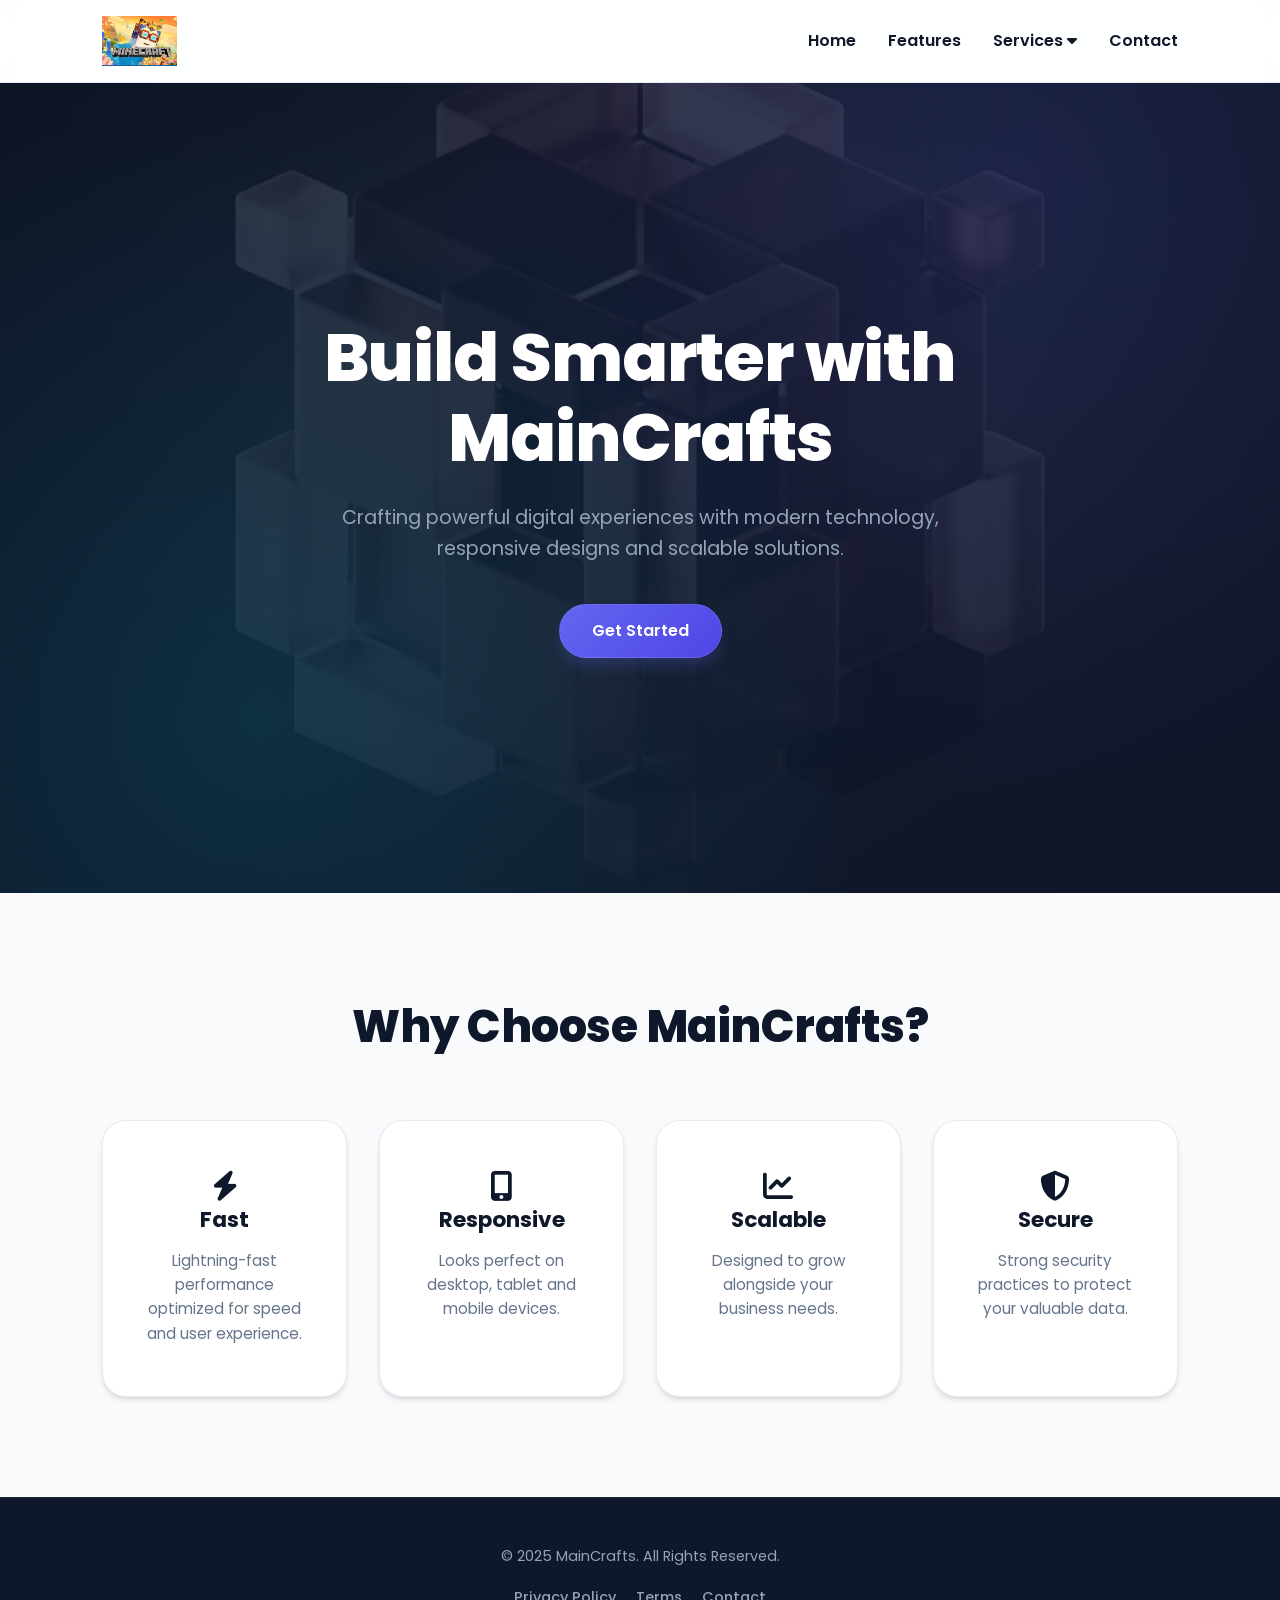
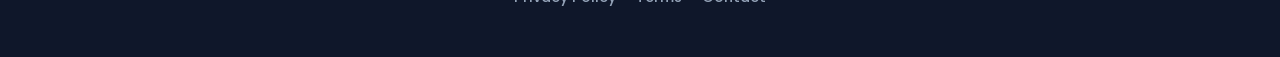
==== index.html @ 5d157218 "first commit" ====
<!DOCTYPE html>
<html lang="en">
<head>
    <meta charset="UTF-8">
    <meta name="viewport" content="width=device-width, initial-scale=1.0">
    <title>MainCrafts - Build Smarter</title>

    <!-- Google Fonts -->
    <link href="https://fonts.googleapis.com/css2?family=Poppins:wght@300;400;500;600;700;800&display=swap" rel="stylesheet">

    <!-- Font Awesome -->
    <link rel="stylesheet"
    href="https://cdnjs.cloudflare.com/ajax/libs/font-awesome/6.5.1/css/all.min.css">

    <!-- CSS -->
    <link rel="stylesheet" href="css/style.css">
</head>
<body>

    <!-- HEADER -->
    <header>

        <div class="logo">
            <img src="images/logo.png" alt="MainCrafts Logo">
        </div>

        <nav>
            <ul>

                <li><a href="#">Home</a></li>

                <li><a href="#features">Features</a></li>

                <li>
                    <a href="#">Services <i class="fa-solid fa-caret-down"></i></a>

                    <ul class="dropdown">
                        <li><a href="#">Web Development</a></li>
                        <li><a href="#">App Development</a></li>
                        <li><a href="#">UI/UX Design</a></li>
                        <li><a href="#">Cloud Services</a></li>
                    </ul>
                </li>

                <li><a href="#footer">Contact</a></li>

            </ul>
        </nav>

    </header>

    <!-- HERO SECTION -->

    <section id="hero">

        <div class="hero-content">

            <h1>Build Smarter with MainCrafts</h1>

            <p>
                Crafting powerful digital experiences with modern technology,
                responsive designs and scalable solutions.
            </p>

            <a href="#" class="btn">Get Started</a>

        </div>

    </section>

    <!-- FEATURES -->

    <section id="features">

        <h2>Why Choose MainCrafts?</h2>

        <div class="feature-grid">

            <div class="card">
                <i class="fas fa-bolt"></i>
                <h3>Fast</h3>
                <p>
                    Lightning-fast performance optimized for speed and user experience.
                </p>
            </div>

            <div class="card">
                <i class="fas fa-mobile-alt"></i>
                <h3>Responsive</h3>
                <p>
                    Looks perfect on desktop, tablet and mobile devices.
                </p>
            </div>

            <div class="card">
                <i class="fas fa-chart-line"></i>
                <h3>Scalable</h3>
                <p>
                    Designed to grow alongside your business needs.
                </p>
            </div>

            <div class="card">
                <i class="fas fa-shield-alt"></i>
                <h3>Secure</h3>
                <p>
                    Strong security practices to protect your valuable data.
                </p>
            </div>

        </div>

    </section>

    <!-- FOOTER -->

    <footer id="footer">

        <p>© 2025 MainCrafts. All Rights Reserved.</p>

        <div class="footer-links">
            <a href="#">Privacy Policy</a>
            <a href="#">Terms</a>
            <a href="#">Contact</a>
        </div>

    </footer>

    <script src="js/script.js"></script>

</body>
</html>
---- css/style.css ----
:root {
    --primary: #6366f1; /* Indigo */
    --primary-hover: #4f46e5;
    --secondary: #06b6d4; /* Cyan */
    --accent: #f43f5e; /* Rose */
    --background: #f8fafc;
    --surface: #ffffff;
    --text-main: #0f172a;
    --text-muted: #64748b;
    --glass-bg: rgba(255, 255, 255, 0.85);
    --glass-border: rgba(226, 232, 240, 0.8);
    --shadow-sm: 0 1px 2px 0 rgba(0, 0, 0, 0.05);
    --shadow-md: 0 4px 6px -1px rgba(0, 0, 0, 0.1), 0 2px 4px -2px rgba(0, 0, 0, 0.1);
    --shadow-lg: 0 10px 15px -3px rgba(0, 0, 0, 0.1), 0 4px 6px -4px rgba(0, 0, 0, 0.1);
    --shadow-xl: 0 20px 25px -5px rgba(0, 0, 0, 0.1), 0 8px 10px -6px rgba(0, 0, 0, 0.1);
    --shadow-indigo: 0 10px 15px -3px rgba(99, 102, 241, 0.25);
    --transition-base: all 0.3s cubic-bezier(0.4, 0, 0.2, 1);
}

* {
    margin: 0;
    padding: 0;
    box-sizing: border-box;
}

html {
    scroll-behavior: smooth;
}

body {
    font-family: 'Poppins', sans-serif;
    background: var(--background);
    color: var(--text-main);
    line-height: 1.5;
}

/* HEADER & STICKY GLASSMORPHISM */
header {
    display: flex;
    justify-content: space-between;
    align-items: center;
    padding: 16px 24px;
    background: var(--glass-bg);
    backdrop-filter: blur(12px);
    -webkit-backdrop-filter: blur(12px);
    position: sticky;
    top: 0;
    z-index: 1000;
    border-bottom: 1px solid var(--glass-border);
    transition: var(--transition-base);
}

.logo img {
    height: 50px;
    width: auto;
    display: block;
}

/* MOBILE TOGGLE BUTTON */
.menu-toggle {
    display: block;
    background: none;
    border: none;
    font-size: 1.5rem;
    color: var(--text-main);
    cursor: pointer;
    padding: 8px;
    border-radius: 8px;
    transition: var(--transition-base);
}

.menu-toggle:hover {
    background: rgba(99, 102, 241, 0.08);
    color: var(--primary);
}

/* NAVIGATION (MOBILE FIRST) */
nav {
    position: absolute;
    top: 100%;
    left: 0;
    width: 100%;
    background: var(--surface);
    border-bottom: 1px solid var(--glass-border);
    max-height: 0;
    overflow: hidden;
    transition: max-height 0.4s cubic-bezier(0.4, 0, 0.2, 1);
    box-shadow: var(--shadow-lg);
}

nav.active {
    max-height: 500px;
}

nav ul {
    list-style: none;
    display: flex;
    flex-direction: column;
    padding: 24px;
    gap: 16px;
}

nav ul li a {
    text-decoration: none;
    color: var(--text-main);
    font-weight: 600;
    display: block;
    padding: 8px 0;
    transition: var(--transition-base);
}

nav ul li a:hover,
nav ul li a.active {
    color: var(--primary);
}

/* SERVICES DROPDOWN (MOBILE FIRST) */
.dropdown {
    list-style: none;
    max-height: 0;
    overflow: hidden;
    padding-left: 16px;
    border-left: 2px solid var(--glass-border);
    transition: max-height 0.3s ease-out;
}

.dropdown.active {
    max-height: 250px;
    margin-top: 8px;
    margin-bottom: 8px;
}

.dropdown li {
    padding: 8px 0;
}

.dropdown li a {
    font-size: 0.95rem;
    color: var(--text-muted);
    font-weight: 500;
}

.dropdown li a:hover {
    color: var(--primary);
}

.dropdown-toggle i {
    font-size: 0.8rem;
    margin-left: 4px;
    transition: transform 0.3s ease;
}

.dropdown-toggle.active i {
    transform: rotate(180deg);
}

/* HERO SECTION (MOBILE FIRST) */
#hero {
    min-height: 85vh;
    background: 
        radial-gradient(circle at 80% 20%, rgba(99, 102, 241, 0.15) 0%, transparent 50%),
        radial-gradient(circle at 20% 80%, rgba(6, 182, 212, 0.15) 0%, transparent 50%),
        linear-gradient(rgba(15, 23, 42, 0.85), rgba(15, 23, 42, 0.95)),
        url("../images/hero-bg.jpg");
    background-size: cover;
    background-position: center;
    background-attachment: scroll;
    display: flex;
    justify-content: center;
    align-items: center;
    text-align: center;
    padding: 80px 24px;
    position: relative;
}

.hero-content {
    max-width: 800px;
    z-index: 2;
}

.hero-content h1 {
    color: #ffffff;
    font-size: 2.5rem;
    font-weight: 800;
    line-height: 1.2;
    margin-bottom: 20px;
    letter-spacing: -1px;
}

.hero-content h1 span {
    background: linear-gradient(135deg, var(--primary) 0%, var(--secondary) 100%);
    -webkit-background-clip: text;
    -webkit-text-fill-color: transparent;
    display: inline-block;
}

.hero-content p {
    color: #94a3b8;
    font-size: 1rem;
    line-height: 1.6;
    margin-bottom: 32px;
    max-width: 600px;
    margin-left: auto;
    margin-right: auto;
}

.btn {
    display: inline-block;
    background: linear-gradient(135deg, var(--primary) 0%, var(--primary-hover) 100%);
    color: #ffffff;
    text-decoration: none;
    padding: 14px 32px;
    border-radius: 50px;
    font-weight: 600;
    box-shadow: var(--shadow-indigo);
    transition: var(--transition-base);
    border: 1px solid rgba(255, 255, 255, 0.1);
}

.btn:hover {
    transform: translateY(-3px);
    box-shadow: 0 15px 20px -3px rgba(99, 102, 241, 0.4);
}

/* FEATURES SECTION (MOBILE FIRST) */
#features {
    padding: 80px 24px;
    background: var(--background);
}

#features h2 {
    text-align: center;
    margin-bottom: 48px;
    font-size: 2.2rem;
    font-weight: 800;
    color: var(--text-main);
    letter-spacing: -0.5px;
}

#features h2 span {
    background: linear-gradient(135deg, var(--primary) 0%, var(--primary-hover) 100%);
    -webkit-background-clip: text;
    -webkit-text-fill-color: transparent;
}

.feature-grid {
    display: grid;
    grid-template-columns: 1fr;
    gap: 24px;
    max-width: 1200px;
    margin: 0 auto;
}

.card {
    background: var(--surface);
    padding: 40px 30px;
    text-align: center;
    border-radius: 24px;
    border: 1px solid rgba(226, 232, 240, 0.8);
    box-shadow: var(--shadow-md);
    position: relative;
    overflow: hidden;
}

.card-icon {
    display: inline-flex;
    justify-content: center;
    align-items: center;
    width: 76px;
    height: 76px;
    border-radius: 50%;
    background: rgba(99, 102, 241, 0.08);
    margin-bottom: 24px;
    color: var(--primary);
    transition: var(--transition-base);
}

.card i {
    font-size: 30px;
}

.card h3 {
    font-size: 1.35rem;
    font-weight: 700;
    margin-bottom: 12px;
    color: var(--text-main);
}

.card p {
    color: var(--text-muted);
    font-size: 0.95rem;
    line-height: 1.6;
}

/* FOOTER (MOBILE FIRST) */
footer {
    background: #0f172a;
    color: #94a3b8;
    text-align: center;
    padding: 48px 24px;
    border-top: 1px solid rgba(255, 255, 255, 0.05);
}

footer p {
    font-size: 0.9rem;
    margin-bottom: 20px;
}

.footer-links {
    display: flex;
    justify-content: center;
    flex-wrap: wrap;
    gap: 20px;
}

.footer-links a {
    color: #94a3b8;
    text-decoration: none;
    font-size: 0.9rem;
    font-weight: 500;
    transition: var(--transition-base);
}

.footer-links a:hover {
    color: var(--primary);
}

/* SCROLL REVEAL ANIMATIONS */
.reveal .card {
    opacity: 0;
    transform: translateY(30px);
    transition: opacity 0.6s cubic-bezier(0.2, 0.8, 0.2, 1), transform 0.6s cubic-bezier(0.2, 0.8, 0.2, 1), border-color 0.3s, box-shadow 0.3s;
}

.reveal.active .card {
    opacity: 1;
    transform: translateY(0);
}

.reveal.active .card:nth-child(1) { transition-delay: 0.1s; }
.reveal.active .card:nth-child(2) { transition-delay: 0.2s; }
.reveal.active .card:nth-child(3) { transition-delay: 0.3s; }
.reveal.active .card:nth-child(4) { transition-delay: 0.4s; }


/* TABLET MEDIA QUERY (min-width: 768px) */
@media (min-width: 768px) {
    header {
        padding: 16px 8%;
    }

    .menu-toggle {
        display: none;
    }

    nav {
        position: static;
        width: auto;
        background: transparent;
        border-bottom: none;
        max-height: none;
        overflow: visible;
        box-shadow: none;
    }

    nav ul {
        flex-direction: row;
        padding: 0;
        gap: 32px;
    }

    nav ul li {
        position: relative;
    }

    nav ul li a {
        padding: 0;
    }

    /* SERVICES DROPDOWN DESKTOP UPGRADES */
    .dropdown {
        display: block;
        position: absolute;
        top: calc(100% + 15px);
        left: 50%;
        transform: translateX(-50%) translateY(10px);
        min-width: 220px;
        background: var(--surface);
        border: 1px solid var(--glass-border);
        border-radius: 12px;
        box-shadow: var(--shadow-xl);
        padding: 12px;
        opacity: 0;
        visibility: hidden;
        pointer-events: none;
        max-height: none;
        transition: var(--transition-base);
    }

    .dropdown.active {
        max-height: none;
        margin: 0;
    }

    .dropdown::before {
        content: '';
        position: absolute;
        bottom: 100%;
        left: 50%;
        transform: translateX(-50%);
        border-width: 8px;
        border-style: solid;
        border-color: transparent transparent var(--surface) transparent;
    }

    /* Top arrow border fallback */
    .dropdown::after {
        content: '';
        position: absolute;
        bottom: 100%;
        left: 50%;
        transform: translateX(-50%);
        border-width: 9px;
        border-style: solid;
        border-color: transparent transparent var(--glass-border) transparent;
        z-index: -1;
    }

    .dropdown-item:hover .dropdown,
    .dropdown-item:focus-within .dropdown {
        opacity: 1;
        visibility: visible;
        transform: translateX(-50%) translateY(0);
        pointer-events: auto;
    }

    .dropdown-item:hover .dropdown-toggle i {
        transform: rotate(180deg);
    }

    .dropdown li {
        padding: 0;
        border-left: none;
    }

    .dropdown li a {
        padding: 10px 16px;
        border-radius: 8px;
        color: var(--text-main);
    }

    .dropdown li a:hover {
        background: rgba(99, 102, 241, 0.06);
        color: var(--primary);
    }

    /* HERO DESKTOP UPGRADES */
    #hero {
        min-height: 90vh;
        background-attachment: fixed;
        padding: 120px 8%;
    }

    .hero-content h1 {
        font-size: 4.2rem;
        margin-bottom: 24px;
    }

    .hero-content p {
        font-size: 1.2rem;
        margin-bottom: 40px;
    }

    /* FEATURES DESKTOP UPGRADES */
    #features {
        padding: 100px 8%;
    }

    #features h2 {
        font-size: 2.8rem;
        margin-bottom: 60px;
    }

    .feature-grid {
        grid-template-columns: repeat(2, 1fr);
        gap: 32px;
    }

    .card {
        padding: 50px 36px;
        transition: var(--transition-base);
    }

    .card:hover {
        transform: translateY(-10px);
        box-shadow: var(--shadow-xl);
        border-color: rgba(99, 102, 241, 0.3);
    }

    .card:hover .card-icon {
        background: var(--primary);
        color: #ffffff;
        transform: scale(1.1);
    }
}

/* DESKTOP MEDIA QUERY (min-width: 1024px) */
@media (min-width: 1024px) {
    .feature-grid {
        grid-template-columns: repeat(4, 1fr);
    }
}
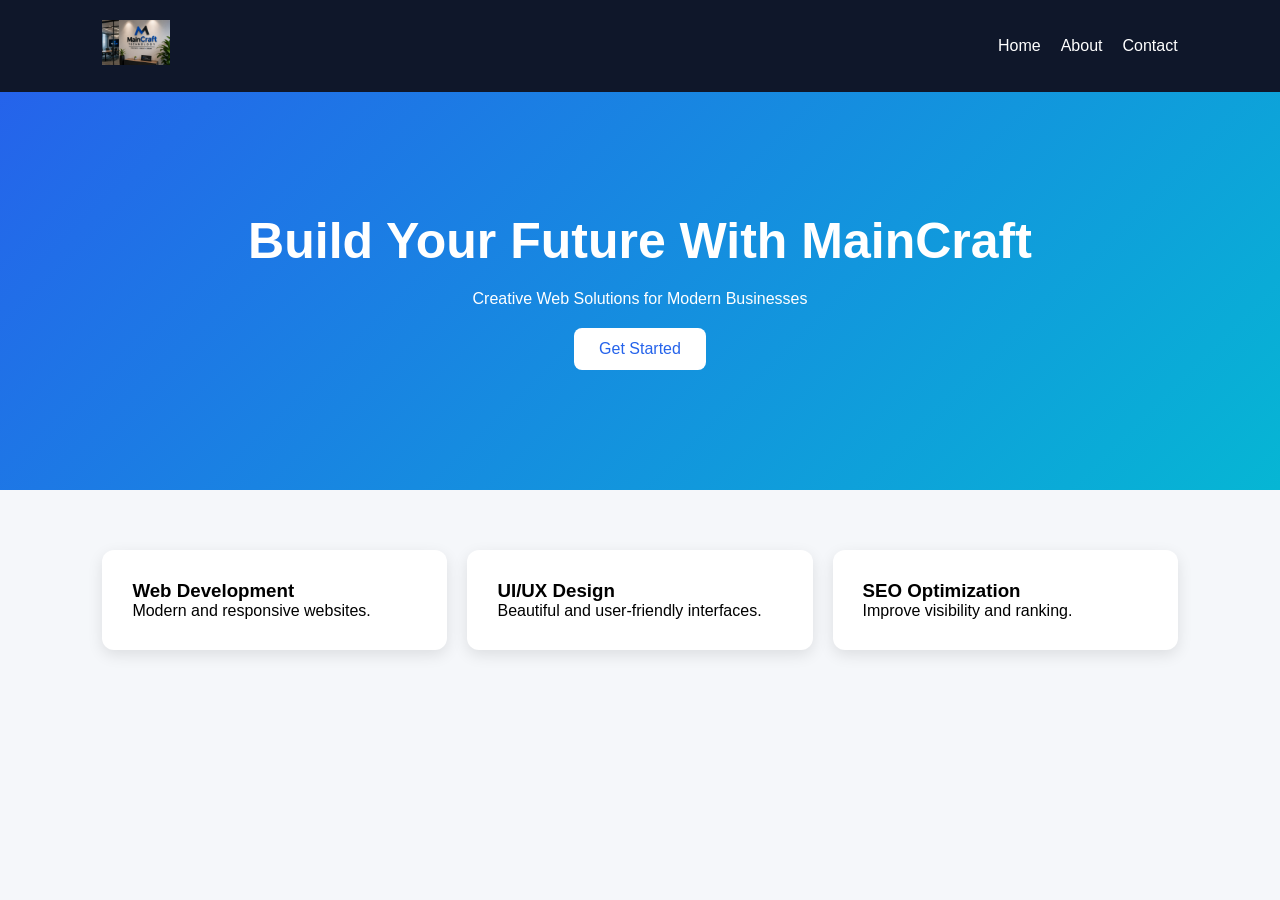
==== commit f5e3fd7b: "initial commit" ====
--- a/index.html
+++ b/index.html
@@ -1,132 +1,49 @@
 <!DOCTYPE html>
 <html lang="en">
+
 <head>
     <meta charset="UTF-8">
     <meta name="viewport" content="width=device-width, initial-scale=1.0">
-    <title>MainCrafts - Build Smarter</title>
-
-    <!-- Google Fonts -->
-    <link href="https://fonts.googleapis.com/css2?family=Poppins:wght@300;400;500;600;700;800&display=swap" rel="stylesheet">
-
-    <!-- Font Awesome -->
-    <link rel="stylesheet"
-    href="https://cdnjs.cloudflare.com/ajax/libs/font-awesome/6.5.1/css/all.min.css">
-
-    <!-- CSS -->
+    <title>MainCraft - Home</title>
     <link rel="stylesheet" href="css/style.css">
 </head>
+
 <body>
 
-    <!-- HEADER -->
-    <header>
+    <nav>
+        <div class="logo">
+            <a href="about.html"><img src="image/logo.png" alt="MainCraft Logo" class="logo-img"></a>
+        </div>
+        <ul>
+            <li><a href="index.html">Home</a></li>
+            <li><a href="about.html">About</a></li>
+            <li><a href="contact.html">Contact</a></li>
+        </ul>
+    </nav>
 
-        <div class="logo">
-            <img src="images/logo.png" alt="MainCrafts Logo">
+    <section class="hero">
+        <h1>Build Your Future With MainCraft</h1>
+        <p>Creative Web Solutions for Modern Businesses</p>
+        <a href="contact.html" class="btn">Get Started</a>
+    </section>
+
+    <section class="features">
+        <div class="card">
+            <h3>Web Development</h3>
+            <p>Modern and responsive websites.</p>
         </div>
 
-        <nav>
-            <ul>
-
-                <li><a href="#">Home</a></li>
-
-                <li><a href="#features">Features</a></li>
-
-                <li>
-                    <a href="#">Services <i class="fa-solid fa-caret-down"></i></a>
-
-                    <ul class="dropdown">
-                        <li><a href="#">Web Development</a></li>
-                        <li><a href="#">App Development</a></li>
-                        <li><a href="#">UI/UX Design</a></li>
-                        <li><a href="#">Cloud Services</a></li>
-                    </ul>
-                </li>
-
-                <li><a href="#footer">Contact</a></li>
-
-            </ul>
-        </nav>
-
-    </header>
-
-    <!-- HERO SECTION -->
-
-    <section id="hero">
-
-        <div class="hero-content">
-
-            <h1>Build Smarter with MainCrafts</h1>
-
-            <p>
-                Crafting powerful digital experiences with modern technology,
-                responsive designs and scalable solutions.
-            </p>
-
-            <a href="#" class="btn">Get Started</a>
-
+        <div class="card">
+            <h3>UI/UX Design</h3>
+            <p>Beautiful and user-friendly interfaces.</p>
         </div>
 
+        <div class="card">
+            <h3>SEO Optimization</h3>
+            <p>Improve visibility and ranking.</p>
+        </div>
     </section>
 
-    <!-- FEATURES -->
+</body>
 
-    <section id="features">
-
-        <h2>Why Choose MainCrafts?</h2>
-
-        <div class="feature-grid">
-
-            <div class="card">
-                <i class="fas fa-bolt"></i>
-                <h3>Fast</h3>
-                <p>
-                    Lightning-fast performance optimized for speed and user experience.
-                </p>
-            </div>
-
-            <div class="card">
-                <i class="fas fa-mobile-alt"></i>
-                <h3>Responsive</h3>
-                <p>
-                    Looks perfect on desktop, tablet and mobile devices.
-                </p>
-            </div>
-
-            <div class="card">
-                <i class="fas fa-chart-line"></i>
-                <h3>Scalable</h3>
-                <p>
-                    Designed to grow alongside your business needs.
-                </p>
-            </div>
-
-            <div class="card">
-                <i class="fas fa-shield-alt"></i>
-                <h3>Secure</h3>
-                <p>
-                    Strong security practices to protect your valuable data.
-                </p>
-            </div>
-
-        </div>
-
-    </section>
-
-    <!-- FOOTER -->
-
-    <footer id="footer">
-
-        <p>© 2025 MainCrafts. All Rights Reserved.</p>
-
-        <div class="footer-links">
-            <a href="#">Privacy Policy</a>
-            <a href="#">Terms</a>
-            <a href="#">Contact</a>
-        </div>
-
-    </footer>
-
-    <script src="js/script.js"></script>
-
-</body>
 </html>
--- a/css/style.css
+++ b/css/style.css
@@ -1,512 +1,167 @@
-:root {
-    --primary: #6366f1; /* Indigo */
-    --primary-hover: #4f46e5;
-    --secondary: #06b6d4; /* Cyan */
-    --accent: #f43f5e; /* Rose */
-    --background: #f8fafc;
-    --surface: #ffffff;
-    --text-main: #0f172a;
-    --text-muted: #64748b;
-    --glass-bg: rgba(255, 255, 255, 0.85);
-    --glass-border: rgba(226, 232, 240, 0.8);
-    --shadow-sm: 0 1px 2px 0 rgba(0, 0, 0, 0.05);
-    --shadow-md: 0 4px 6px -1px rgba(0, 0, 0, 0.1), 0 2px 4px -2px rgba(0, 0, 0, 0.1);
-    --shadow-lg: 0 10px 15px -3px rgba(0, 0, 0, 0.1), 0 4px 6px -4px rgba(0, 0, 0, 0.1);
-    --shadow-xl: 0 20px 25px -5px rgba(0, 0, 0, 0.1), 0 8px 10px -6px rgba(0, 0, 0, 0.1);
-    --shadow-indigo: 0 10px 15px -3px rgba(99, 102, 241, 0.25);
-    --transition-base: all 0.3s cubic-bezier(0.4, 0, 0.2, 1);
+*{
+    margin:0;
+    padding:0;
+    box-sizing:border-box;
+    font-family:Arial,sans-serif;
 }
 
-* {
-    margin: 0;
-    padding: 0;
-    box-sizing: border-box;
+body{
+    background:#f5f7fa;
 }
 
-html {
-    scroll-behavior: smooth;
+nav{
+    display:flex;
+    justify-content:space-between;
+    align-items:center;
+    padding:20px 8%;
+    background:#0f172a;
 }
 
-body {
-    font-family: 'Poppins', sans-serif;
-    background: var(--background);
-    color: var(--text-main);
-    line-height: 1.5;
+.logo{
+    color:white;
+    font-size:28px;
+    font-weight:bold;
+    display:flex;
+    align-items:center;
 }
 
-/* HEADER & STICKY GLASSMORPHISM */
-header {
-    display: flex;
-    justify-content: space-between;
-    align-items: center;
-    padding: 16px 24px;
-    background: var(--glass-bg);
-    backdrop-filter: blur(12px);
-    -webkit-backdrop-filter: blur(12px);
-    position: sticky;
-    top: 0;
-    z-index: 1000;
-    border-bottom: 1px solid var(--glass-border);
-    transition: var(--transition-base);
+.logo-img {
+    height: 45px;
+    width: auto;
+    object-fit: contain;
+    transition: transform 0.2s ease;
 }
 
-.logo img {
-    height: 50px;
-    width: auto;
-    display: block;
+.logo-img:hover {
+    transform: scale(1.08);
 }
 
-/* MOBILE TOGGLE BUTTON */
-.menu-toggle {
-    display: block;
-    background: none;
-    border: none;
-    font-size: 1.5rem;
-    color: var(--text-main);
-    cursor: pointer;
-    padding: 8px;
-    border-radius: 8px;
-    transition: var(--transition-base);
+nav ul{
+    display:flex;
+    list-style:none;
 }
 
-.menu-toggle:hover {
-    background: rgba(99, 102, 241, 0.08);
-    color: var(--primary);
+nav ul li{
+    margin-left:20px;
 }
 
-/* NAVIGATION (MOBILE FIRST) */
-nav {
-    position: absolute;
-    top: 100%;
-    left: 0;
-    width: 100%;
-    background: var(--surface);
-    border-bottom: 1px solid var(--glass-border);
-    max-height: 0;
-    overflow: hidden;
-    transition: max-height 0.4s cubic-bezier(0.4, 0, 0.2, 1);
-    box-shadow: var(--shadow-lg);
+nav ul li a{
+    color:white;
+    text-decoration:none;
 }
 
-nav.active {
-    max-height: 500px;
+.hero{
+    text-align:center;
+    padding:120px 20px;
+    background:linear-gradient(135deg,#2563eb,#06b6d4);
+    color:white;
 }
 
-nav ul {
-    list-style: none;
-    display: flex;
-    flex-direction: column;
-    padding: 24px;
-    gap: 16px;
+.hero h1{
+    font-size:50px;
 }
 
-nav ul li a {
-    text-decoration: none;
-    color: var(--text-main);
-    font-weight: 600;
-    display: block;
-    padding: 8px 0;
-    transition: var(--transition-base);
+.hero p{
+    margin:20px 0;
 }
 
-nav ul li a:hover,
-nav ul li a.active {
-    color: var(--primary);
+.btn{
+    display:inline-block;
+    padding:12px 25px;
+    background:white;
+    color:#2563eb;
+    text-decoration:none;
+    border-radius:8px;
 }
 
-/* SERVICES DROPDOWN (MOBILE FIRST) */
-.dropdown {
-    list-style: none;
-    max-height: 0;
-    overflow: hidden;
-    padding-left: 16px;
-    border-left: 2px solid var(--glass-border);
-    transition: max-height 0.3s ease-out;
+.features{
+    display:grid;
+    grid-template-columns:repeat(auto-fit,minmax(250px,1fr));
+    gap:20px;
+    padding:60px 8%;
 }
 
-.dropdown.active {
-    max-height: 250px;
-    margin-top: 8px;
-    margin-bottom: 8px;
+.card{
+    background:white;
+    padding:30px;
+    border-radius:12px;
+    box-shadow:0 5px 15px rgba(0,0,0,.1);
 }
 
-.dropdown li {
-    padding: 8px 0;
+.about,
+.contact{
+    padding:80px 8%;
 }
 
-.dropdown li a {
-    font-size: 0.95rem;
-    color: var(--text-muted);
-    font-weight: 500;
+.about-content-wrapper {
+    display: flex;
+    align-items: center;
+    justify-content: space-between;
+    gap: 40px;
 }
 
-.dropdown li a:hover {
-    color: var(--primary);
+.about-text {
+    flex: 1.2;
 }
 
-.dropdown-toggle i {
-    font-size: 0.8rem;
-    margin-left: 4px;
+.about-image {
+    flex: 0.8;
+    display: flex;
+    justify-content: center;
+    align-items: center;
+}
+
+.about-logo {
+    max-width: 100%;
+    height: auto;
+    max-height: 250px;
+    border-radius: 12px;
+    box-shadow: 0 8px 30px rgba(0,0,0,0.08);
     transition: transform 0.3s ease;
 }
 
-.dropdown-toggle.active i {
-    transform: rotate(180deg);
+.about-logo:hover {
+    transform: scale(1.05);
 }
 
-/* HERO SECTION (MOBILE FIRST) */
-#hero {
-    min-height: 85vh;
-    background: 
-        radial-gradient(circle at 80% 20%, rgba(99, 102, 241, 0.15) 0%, transparent 50%),
-        radial-gradient(circle at 20% 80%, rgba(6, 182, 212, 0.15) 0%, transparent 50%),
-        linear-gradient(rgba(15, 23, 42, 0.85), rgba(15, 23, 42, 0.95)),
-        url("../images/hero-bg.jpg");
-    background-size: cover;
-    background-position: center;
-    background-attachment: scroll;
-    display: flex;
-    justify-content: center;
-    align-items: center;
-    text-align: center;
-    padding: 80px 24px;
-    position: relative;
+form{
+    max-width:500px;
+    margin:auto;
 }
 
-.hero-content {
-    max-width: 800px;
-    z-index: 2;
+input,
+textarea{
+    width:100%;
+    padding:12px;
+    margin:10px 0;
 }
 
-.hero-content h1 {
-    color: #ffffff;
-    font-size: 2.5rem;
-    font-weight: 800;
-    line-height: 1.2;
-    margin-bottom: 20px;
-    letter-spacing: -1px;
+button{
+    width:100%;
+    padding:12px;
+    background:#2563eb;
+    color:white;
+    border:none;
+    cursor:pointer;
 }
 
-.hero-content h1 span {
-    background: linear-gradient(135deg, var(--primary) 0%, var(--secondary) 100%);
-    -webkit-background-clip: text;
-    -webkit-text-fill-color: transparent;
-    display: inline-block;
+@media(max-width:768px){
+
+nav{
+    flex-direction:column;
 }
 
-.hero-content p {
-    color: #94a3b8;
-    font-size: 1rem;
-    line-height: 1.6;
-    margin-bottom: 32px;
-    max-width: 600px;
-    margin-left: auto;
-    margin-right: auto;
+nav ul{
+    margin-top:15px;
 }
 
-.btn {
-    display: inline-block;
-    background: linear-gradient(135deg, var(--primary) 0%, var(--primary-hover) 100%);
-    color: #ffffff;
-    text-decoration: none;
-    padding: 14px 32px;
-    border-radius: 50px;
-    font-weight: 600;
-    box-shadow: var(--shadow-indigo);
-    transition: var(--transition-base);
-    border: 1px solid rgba(255, 255, 255, 0.1);
+.hero h1{
+    font-size:35px;
 }
 
-.btn:hover {
-    transform: translateY(-3px);
-    box-shadow: 0 15px 20px -3px rgba(99, 102, 241, 0.4);
+.about-content-wrapper {
+    flex-direction: column;
+    text-align: center;
 }
 
-/* FEATURES SECTION (MOBILE FIRST) */
-#features {
-    padding: 80px 24px;
-    background: var(--background);
-}
-
-#features h2 {
-    text-align: center;
-    margin-bottom: 48px;
-    font-size: 2.2rem;
-    font-weight: 800;
-    color: var(--text-main);
-    letter-spacing: -0.5px;
-}
-
-#features h2 span {
-    background: linear-gradient(135deg, var(--primary) 0%, var(--primary-hover) 100%);
-    -webkit-background-clip: text;
-    -webkit-text-fill-color: transparent;
-}
-
-.feature-grid {
-    display: grid;
-    grid-template-columns: 1fr;
-    gap: 24px;
-    max-width: 1200px;
-    margin: 0 auto;
-}
-
-.card {
-    background: var(--surface);
-    padding: 40px 30px;
-    text-align: center;
-    border-radius: 24px;
-    border: 1px solid rgba(226, 232, 240, 0.8);
-    box-shadow: var(--shadow-md);
-    position: relative;
-    overflow: hidden;
-}
-
-.card-icon {
-    display: inline-flex;
-    justify-content: center;
-    align-items: center;
-    width: 76px;
-    height: 76px;
-    border-radius: 50%;
-    background: rgba(99, 102, 241, 0.08);
-    margin-bottom: 24px;
-    color: var(--primary);
-    transition: var(--transition-base);
-}
-
-.card i {
-    font-size: 30px;
-}
-
-.card h3 {
-    font-size: 1.35rem;
-    font-weight: 700;
-    margin-bottom: 12px;
-    color: var(--text-main);
-}
-
-.card p {
-    color: var(--text-muted);
-    font-size: 0.95rem;
-    line-height: 1.6;
-}
-
-/* FOOTER (MOBILE FIRST) */
-footer {
-    background: #0f172a;
-    color: #94a3b8;
-    text-align: center;
-    padding: 48px 24px;
-    border-top: 1px solid rgba(255, 255, 255, 0.05);
-}
-
-footer p {
-    font-size: 0.9rem;
-    margin-bottom: 20px;
-}
-
-.footer-links {
-    display: flex;
-    justify-content: center;
-    flex-wrap: wrap;
-    gap: 20px;
-}
-
-.footer-links a {
-    color: #94a3b8;
-    text-decoration: none;
-    font-size: 0.9rem;
-    font-weight: 500;
-    transition: var(--transition-base);
-}
-
-.footer-links a:hover {
-    color: var(--primary);
-}
-
-/* SCROLL REVEAL ANIMATIONS */
-.reveal .card {
-    opacity: 0;
-    transform: translateY(30px);
-    transition: opacity 0.6s cubic-bezier(0.2, 0.8, 0.2, 1), transform 0.6s cubic-bezier(0.2, 0.8, 0.2, 1), border-color 0.3s, box-shadow 0.3s;
-}
-
-.reveal.active .card {
-    opacity: 1;
-    transform: translateY(0);
-}
-
-.reveal.active .card:nth-child(1) { transition-delay: 0.1s; }
-.reveal.active .card:nth-child(2) { transition-delay: 0.2s; }
-.reveal.active .card:nth-child(3) { transition-delay: 0.3s; }
-.reveal.active .card:nth-child(4) { transition-delay: 0.4s; }
-
-
-/* TABLET MEDIA QUERY (min-width: 768px) */
-@media (min-width: 768px) {
-    header {
-        padding: 16px 8%;
-    }
-
-    .menu-toggle {
-        display: none;
-    }
-
-    nav {
-        position: static;
-        width: auto;
-        background: transparent;
-        border-bottom: none;
-        max-height: none;
-        overflow: visible;
-        box-shadow: none;
-    }
-
-    nav ul {
-        flex-direction: row;
-        padding: 0;
-        gap: 32px;
-    }
-
-    nav ul li {
-        position: relative;
-    }
-
-    nav ul li a {
-        padding: 0;
-    }
-
-    /* SERVICES DROPDOWN DESKTOP UPGRADES */
-    .dropdown {
-        display: block;
-        position: absolute;
-        top: calc(100% + 15px);
-        left: 50%;
-        transform: translateX(-50%) translateY(10px);
-        min-width: 220px;
-        background: var(--surface);
-        border: 1px solid var(--glass-border);
-        border-radius: 12px;
-        box-shadow: var(--shadow-xl);
-        padding: 12px;
-        opacity: 0;
-        visibility: hidden;
-        pointer-events: none;
-        max-height: none;
-        transition: var(--transition-base);
-    }
-
-    .dropdown.active {
-        max-height: none;
-        margin: 0;
-    }
-
-    .dropdown::before {
-        content: '';
-        position: absolute;
-        bottom: 100%;
-        left: 50%;
-        transform: translateX(-50%);
-        border-width: 8px;
-        border-style: solid;
-        border-color: transparent transparent var(--surface) transparent;
-    }
-
-    /* Top arrow border fallback */
-    .dropdown::after {
-        content: '';
-        position: absolute;
-        bottom: 100%;
-        left: 50%;
-        transform: translateX(-50%);
-        border-width: 9px;
-        border-style: solid;
-        border-color: transparent transparent var(--glass-border) transparent;
-        z-index: -1;
-    }
-
-    .dropdown-item:hover .dropdown,
-    .dropdown-item:focus-within .dropdown {
-        opacity: 1;
-        visibility: visible;
-        transform: translateX(-50%) translateY(0);
-        pointer-events: auto;
-    }
-
-    .dropdown-item:hover .dropdown-toggle i {
-        transform: rotate(180deg);
-    }
-
-    .dropdown li {
-        padding: 0;
-        border-left: none;
-    }
-
-    .dropdown li a {
-        padding: 10px 16px;
-        border-radius: 8px;
-        color: var(--text-main);
-    }
-
-    .dropdown li a:hover {
-        background: rgba(99, 102, 241, 0.06);
-        color: var(--primary);
-    }
-
-    /* HERO DESKTOP UPGRADES */
-    #hero {
-        min-height: 90vh;
-        background-attachment: fixed;
-        padding: 120px 8%;
-    }
-
-    .hero-content h1 {
-        font-size: 4.2rem;
-        margin-bottom: 24px;
-    }
-
-    .hero-content p {
-        font-size: 1.2rem;
-        margin-bottom: 40px;
-    }
-
-    /* FEATURES DESKTOP UPGRADES */
-    #features {
-        padding: 100px 8%;
-    }
-
-    #features h2 {
-        font-size: 2.8rem;
-        margin-bottom: 60px;
-    }
-
-    .feature-grid {
-        grid-template-columns: repeat(2, 1fr);
-        gap: 32px;
-    }
-
-    .card {
-        padding: 50px 36px;
-        transition: var(--transition-base);
-    }
-
-    .card:hover {
-        transform: translateY(-10px);
-        box-shadow: var(--shadow-xl);
-        border-color: rgba(99, 102, 241, 0.3);
-    }
-
-    .card:hover .card-icon {
-        background: var(--primary);
-        color: #ffffff;
-        transform: scale(1.1);
-    }
-}
-
-/* DESKTOP MEDIA QUERY (min-width: 1024px) */
-@media (min-width: 1024px) {
-    .feature-grid {
-        grid-template-columns: repeat(4, 1fr);
-    }
 }
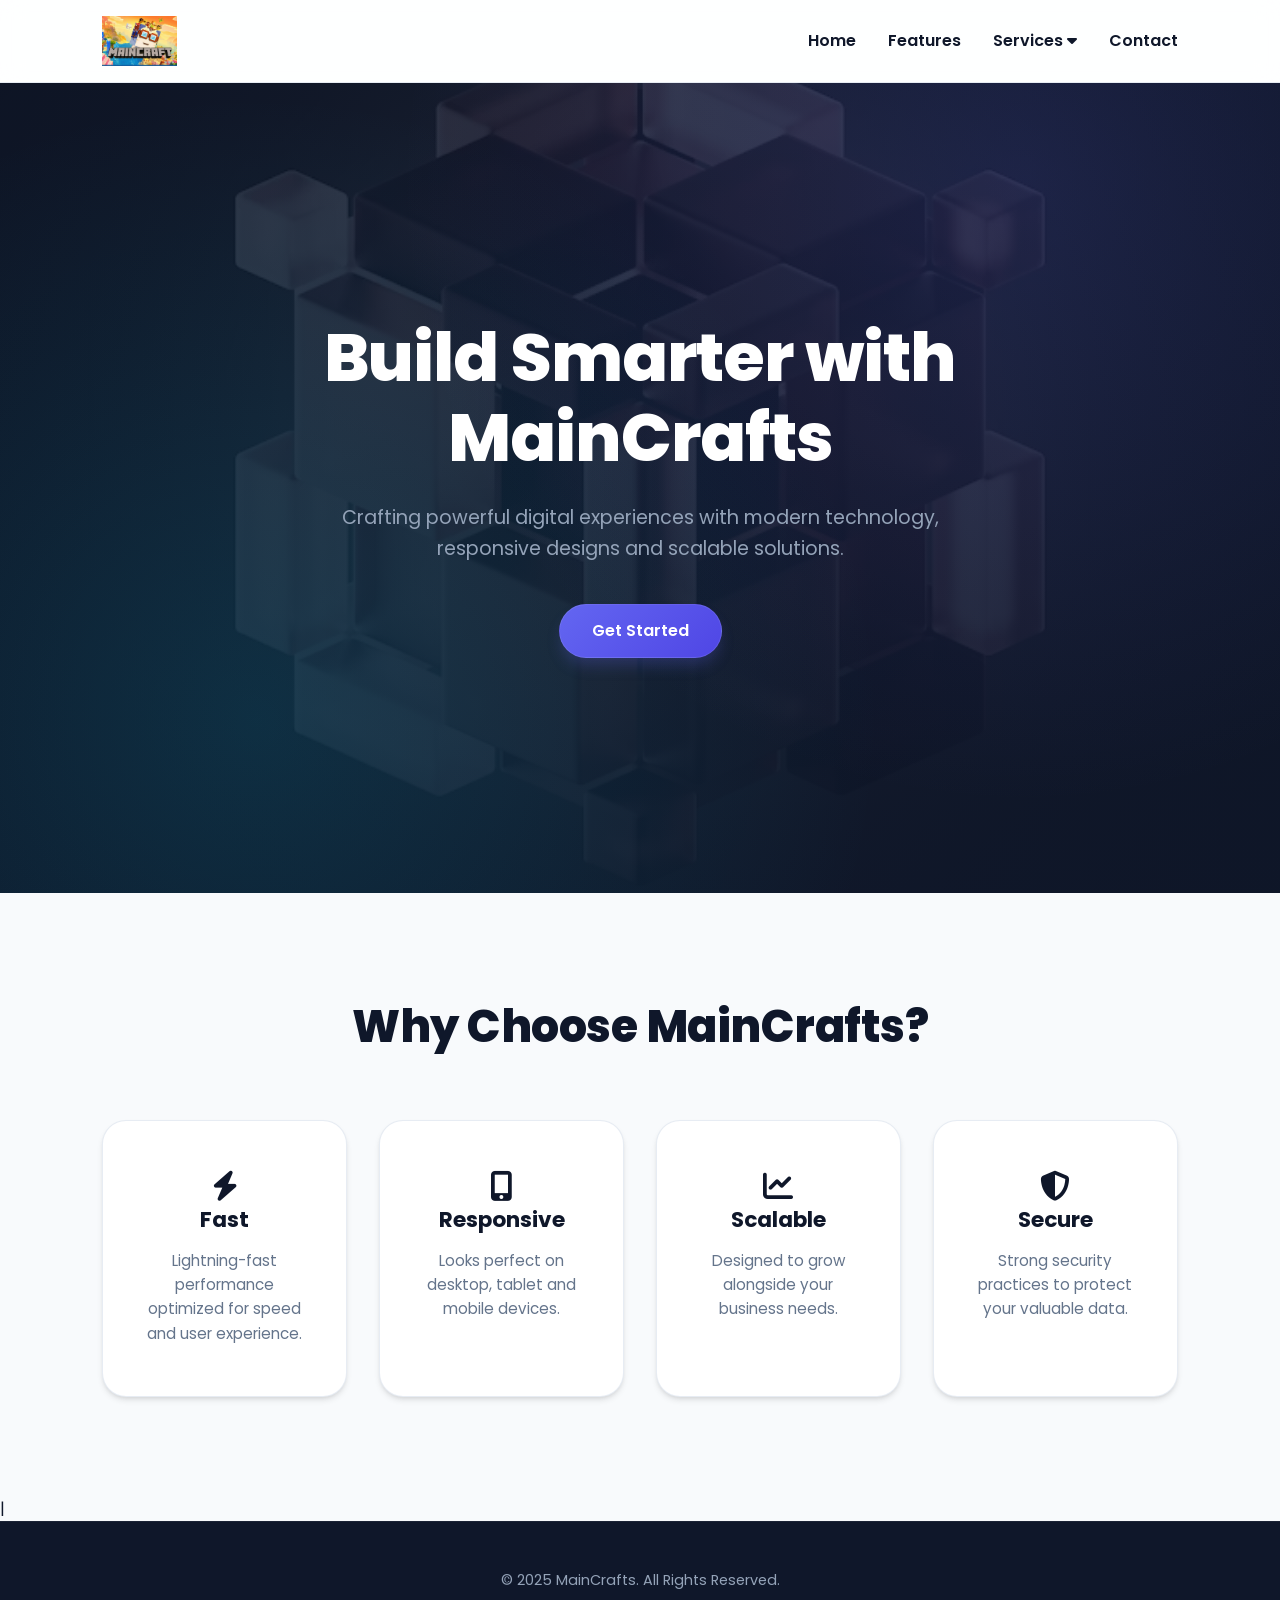
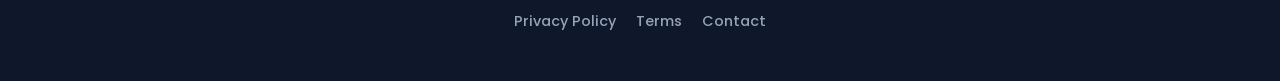
==== commit ef8b5564: "Add intern task 1" ====
--- a/index.html
+++ b/index.html
@@ -1,49 +1,133 @@
 <!DOCTYPE html>
 <html lang="en">
-
 <head>
     <meta charset="UTF-8">
     <meta name="viewport" content="width=device-width, initial-scale=1.0">
-    <title>MainCraft - Home</title>
+    <title>MainCrafts - Build Smarter</title>
+
+    <!-- Google Fonts -->
+    <link href="https://fonts.googleapis.com/css2?family=Poppins:wght@300;400;500;600;700;800&display=swap" rel="stylesheet">
+
+    <!-- Font Awesome -->
+    <link rel="stylesheet"
+    href="https://cdnjs.cloudflare.com/ajax/libs/font-awesome/6.5.1/css/all.min.css">
+
+    <!-- CSS -->
     <link rel="stylesheet" href="css/style.css">
 </head>
-
 <body>
 
-    <nav>
+    <!-- HEADER -->
+    <header>
+
         <div class="logo">
-            <a href="about.html"><img src="image/logo.png" alt="MainCraft Logo" class="logo-img"></a>
+            <img src="images/logo.png" alt="MainCrafts Logo">
         </div>
-        <ul>
-            <li><a href="index.html">Home</a></li>
-            <li><a href="about.html">About</a></li>
-            <li><a href="contact.html">Contact</a></li>
-        </ul>
-    </nav>
 
-    <section class="hero">
-        <h1>Build Your Future With MainCraft</h1>
-        <p>Creative Web Solutions for Modern Businesses</p>
-        <a href="contact.html" class="btn">Get Started</a>
+        <nav>
+            <ul>
+
+                <li><a href="#">Home</a></li>
+
+                <li><a href="#features">Features</a></li>
+
+                <li>
+                    <a href="#">Services <i class="fa-solid fa-caret-down"></i></a>
+
+                    <ul class="dropdown">
+                        <li><a href="#">Web Development</a></li>
+                        <li><a href="#">App Development</a></li>
+                        <li><a href="#">UI/UX Design</a></li>
+                        <li><a href="#">Cloud Services</a></li>
+                    </ul>
+                </li>
+
+                <li><a href="#footer">Contact</a></li>
+
+            </ul>
+        </nav>
+
+    </header>
+
+    <!-- HERO SECTION -->
+
+    <section id="hero">
+
+        <div class="hero-content">
+
+            <h1>Build Smarter with MainCrafts</h1>
+            
+
+            <p>
+                Crafting powerful digital experiences with modern technology,
+                responsive designs and scalable solutions.
+            </p>
+
+            <a href="#" class="btn">Get Started</a>
+
+        </div>
+
     </section>
 
-    <section class="features">
-        <div class="card">
-            <h3>Web Development</h3>
-            <p>Modern and responsive websites.</p>
+    <!-- FEATURES -->
+
+    <section id="features">
+
+        <h2>Why Choose MainCrafts?</h2>
+
+        <div class="feature-grid">
+
+            <div class="card">
+                <i class="fas fa-bolt"></i>
+                <h3>Fast</h3>
+                <p>
+                    Lightning-fast performance optimized for speed and user experience.
+                </p>
+            </div>
+
+            <div class="card">
+                <i class="fas fa-mobile-alt"></i>
+                <h3>Responsive</h3>
+                <p>
+                    Looks perfect on desktop, tablet and mobile devices.
+                </p>
+            </div>
+
+            <div class="card">
+                <i class="fas fa-chart-line"></i>
+                <h3>Scalable</h3>
+                <p>
+                    Designed to grow alongside your business needs.
+                </p>
+            </div>
+
+            <div class="card">
+                <i class="fas fa-shield-alt"></i>
+                <h3>Secure</h3>
+                <p>
+                    Strong security practices to protect your valuable data.
+                </p>
+            </div>
+
         </div>
 
-        <div class="card">
-            <h3>UI/UX Design</h3>
-            <p>Beautiful and user-friendly interfaces.</p>
+    </section>
+|
+    <!-- FOOTER -->
+
+    <footer id="footer">
+
+        <p>© 2025 MainCrafts. All Rights Reserved.</p>
+
+        <div class="footer-links">
+            <a href="#">Privacy Policy</a>
+            <a href="#">Terms</a>
+            <a href="#">Contact</a>
         </div>
 
-        <div class="card">
-            <h3>SEO Optimization</h3>
-            <p>Improve visibility and ranking.</p>
-        </div>
-    </section>
+    </footer>
+
+    <script src="js/script.js"></script>
 
 </body>
-
 </html>
--- a/css/style.css
+++ b/css/style.css
@@ -1,167 +1,519 @@
-*{
-    margin:0;
-    padding:0;
-    box-sizing:border-box;
-    font-family:Arial,sans-serif;
-}
-
-body{
-    background:#f5f7fa;
-}
-
-nav{
-    display:flex;
-    justify-content:space-between;
-    align-items:center;
-    padding:20px 8%;
-    background:#0f172a;
-}
-
-.logo{
-    color:white;
-    font-size:28px;
-    font-weight:bold;
-    display:flex;
-    align-items:center;
-}
-
-.logo-img {
-    height: 45px;
+:root {
+    --primary: #6366f1; /* Indigo */
+    --primary-hover: #4f46e5;
+    --secondary: #06b6d4; /* Cyan */
+    --accent: #f43f5e; /* Rose */
+    --background: #f8fafc;
+    --surface: #ffffff;
+    --text-main: #0f172a;
+    --text-muted: #64748b;
+    --glass-bg: rgba(255, 255, 255, 0.85);
+    --glass-border: rgba(226, 232, 240, 0.8);
+    --shadow-sm: 0 1px 2px 0 rgba(0, 0, 0, 0.05);
+    --shadow-md: 0 4px 6px -1px rgba(0, 0, 0, 0.1), 0 2px 4px -2px rgba(0, 0, 0, 0.1);
+    --shadow-lg: 0 10px 15px -3px rgba(0, 0, 0, 0.1), 0 4px 6px -4px rgba(0, 0, 0, 0.1);
+    --shadow-xl: 0 20px 25px -5px rgba(0, 0, 0, 0.1), 0 8px 10px -6px rgba(0, 0, 0, 0.1);
+    --shadow-indigo: 0 10px 15px -3px rgba(99, 102, 241, 0.25);
+    --transition-base: all 0.3s cubic-bezier(0.4, 0, 0.2, 1);
+}
+
+* {
+    margin: 0;
+    padding: 0;
+    box-sizing: border-box;
+}
+
+html {
+    scroll-behavior: smooth;
+}
+
+body {
+    font-family: 'Poppins', sans-serif;
+    background: var(--background);
+    color: var(--text-main);
+    line-height: 1.5;
+}
+
+/* HEADER & STICKY GLASSMORPHISM */
+header {
+    display: flex;
+    justify-content: space-between;
+    align-items: center;
+    padding: 16px 24px;
+    background: var(--glass-bg);
+    backdrop-filter: blur(12px);
+    -webkit-backdrop-filter: blur(12px);
+    position: sticky;
+    top: 0;
+    z-index: 1000;
+    border-bottom: 1px solid var(--glass-border);
+    transition: var(--transition-base);
+}
+
+.logo img {
+    height: 50px;
     width: auto;
-    object-fit: contain;
-    transition: transform 0.2s ease;
-}
-
-.logo-img:hover {
-    transform: scale(1.08);
-}
-
-nav ul{
-    display:flex;
-    list-style:none;
-}
-
-nav ul li{
-    margin-left:20px;
-}
-
-nav ul li a{
-    color:white;
-    text-decoration:none;
-}
-
-.hero{
-    text-align:center;
-    padding:120px 20px;
-    background:linear-gradient(135deg,#2563eb,#06b6d4);
-    color:white;
-}
-
-.hero h1{
-    font-size:50px;
-}
-
-.hero p{
-    margin:20px 0;
-}
-
-.btn{
-    display:inline-block;
-    padding:12px 25px;
-    background:white;
-    color:#2563eb;
-    text-decoration:none;
-    border-radius:8px;
-}
-
-.features{
-    display:grid;
-    grid-template-columns:repeat(auto-fit,minmax(250px,1fr));
-    gap:20px;
-    padding:60px 8%;
-}
-
-.card{
-    background:white;
-    padding:30px;
-    border-radius:12px;
-    box-shadow:0 5px 15px rgba(0,0,0,.1);
-}
-
-.about,
-.contact{
-    padding:80px 8%;
-}
-
-.about-content-wrapper {
+    display: block;
+}
+
+/* MOBILE TOGGLE BUTTON */
+.menu-toggle {
+    display: block;
+    background: none;
+    border: none;
+    font-size: 1.5rem;
+    color: var(--text-main);
+    cursor: pointer;
+    padding: 8px;
+    border-radius: 8px;
+    transition: var(--transition-base);
+}
+
+.menu-toggle:hover {
+    background: rgba(99, 102, 241, 0.08);
+    color: var(--primary);
+}
+
+/* NAVIGATION (MOBILE FIRST) */
+nav {
+    position: absolute;
+    top: 100%;
+    left: 0;
+    width: 100%;
+    background: var(--surface);
+    border-bottom: 1px solid var(--glass-border);
+    max-height: 0;
+    overflow: hidden;
+    transition: max-height 0.4s cubic-bezier(0.4, 0, 0.2, 1);
+    box-shadow: var(--shadow-lg);
+}
+
+nav.active {
+    max-height: 500px;
+}
+
+nav ul {
+    list-style: none;
     display: flex;
-    align-items: center;
-    justify-content: space-between;
-    gap: 40px;
-}
-
-.about-text {
-    flex: 1.2;
-}
-
-.about-image {
-    flex: 0.8;
+    flex-direction: column;
+    padding: 24px;
+    gap: 16px;
+}
+
+nav ul li a {
+    text-decoration: none;
+    color: var(--text-main);
+    font-weight: 600;
+    display: block;
+    padding: 8px 0;
+    transition: var(--transition-base);
+}
+
+nav ul li a:hover,
+nav ul li a.active {
+    color: var(--primary);
+}
+
+/* SERVICES DROPDOWN (MOBILE FIRST) */
+.dropdown {
+    list-style: none;
+    max-height: 0;
+    overflow: hidden;
+    padding-left: 16px;
+    border-left: 2px solid var(--glass-border);
+    transition: max-height 0.3s ease-out;
+}
+
+.dropdown.active {
+    max-height: 250px;
+    margin-top: 8px;
+    margin-bottom: 8px;
+}
+
+.dropdown li {
+    padding: 8px 0;
+}
+
+.dropdown li a {
+    font-size: 0.95rem;
+    color: var(--text-muted);
+    font-weight: 500;
+}
+
+.dropdown li a:hover {
+    color: var(--primary);
+}
+
+.dropdown-toggle i {
+    font-size: 0.8rem;
+    margin-left: 4px;
+    transition: transform 0.3s ease;
+}
+
+.dropdown-toggle.active i {
+    transform: rotate(180deg);
+}
+
+/* HERO SECTION (MOBILE FIRST) */
+#hero {
+    min-height: 85vh;
+    background: 
+        radial-gradient(circle at 80% 20%, rgba(99, 102, 241, 0.15) 0%, transparent 50%),
+        radial-gradient(circle at 20% 80%, rgba(6, 182, 212, 0.15) 0%, transparent 50%),
+        linear-gradient(rgba(15, 23, 42, 0.85), rgba(15, 23, 42, 0.95)),
+        url("../images/hero-bg.jpg");
+    background-size: cover;
+    background-position: center;
+    background-attachment: scroll;
     display: flex;
     justify-content: center;
     align-items: center;
-}
-
-.about-logo {
-    max-width: 100%;
-    height: auto;
-    max-height: 250px;
-    border-radius: 12px;
-    box-shadow: 0 8px 30px rgba(0,0,0,0.08);
-    transition: transform 0.3s ease;
-}
-
-.about-logo:hover {
-    transform: scale(1.05);
-}
-
-form{
-    max-width:500px;
-    margin:auto;
-}
-
-input,
-textarea{
-    width:100%;
-    padding:12px;
-    margin:10px 0;
-}
-
-button{
-    width:100%;
-    padding:12px;
-    background:#2563eb;
-    color:white;
-    border:none;
-    cursor:pointer;
-}
-
-@media(max-width:768px){
-
-nav{
-    flex-direction:column;
-}
-
-nav ul{
-    margin-top:15px;
-}
-
-.hero h1{
-    font-size:35px;
-}
-
-.about-content-wrapper {
-    flex-direction: column;
     text-align: center;
-}
-
+    padding: 80px 24px;
+    position: relative;
+}
+
+.hero-content {
+    max-width: 800px;
+    z-index: 2;
+}
+
+.hero-content h1 {
+    color: #ffffff;
+    font-size: 2.5rem;
+    font-weight: 800;
+    line-height: 1.2;
+    margin-bottom: 20px;
+    letter-spacing: -1px;
+}
+
+.hero-content h1 span {
+    background: linear-gradient(135deg, var(--primary) 0%, var(--secondary) 100%);
+    -webkit-background-clip: text;
+    -webkit-text-fill-color: transparent;
+    display: inline-block;
+}
+/* .hero-content h2 {
+    color: #cec320;
+    font-size: 1.5rem;
+    font-weight: 600;
+    line-height: 1.3;
+    margin-bottom: 24px; */
+/* } */
+
+.hero-content p {
+    color: #94a3b8;
+    font-size: 1rem;
+    line-height: 1.6;
+    margin-bottom: 32px;
+    max-width: 600px;
+    margin-left: auto;
+    margin-right: auto;
+}
+
+.btn {
+    display: inline-block;
+    background: linear-gradient(135deg, var(--primary) 0%, var(--primary-hover) 100%);
+    color: #ffffff;
+    text-decoration: none;
+    padding: 14px 32px;
+    border-radius: 50px;
+    font-weight: 600;
+    box-shadow: var(--shadow-indigo);
+    transition: var(--transition-base);
+    border: 1px solid rgba(255, 255, 255, 0.1);
+}
+
+.btn:hover {
+    transform: translateY(-3px);
+    box-shadow: 0 15px 20px -3px rgba(99, 102, 241, 0.4);
+}
+
+/* FEATURES SECTION (MOBILE FIRST) */
+#features {
+    padding: 80px 24px;
+    background: var(--background);
+}
+
+#features h2 {
+    text-align: center;
+    margin-bottom: 48px;
+    font-size: 2.2rem;
+    font-weight: 800;
+    color: var(--text-main);
+    letter-spacing: -0.5px;
+}
+
+#features h2 span {
+    background: linear-gradient(135deg, var(--primary) 0%, var(--primary-hover) 100%);
+    -webkit-background-clip: text;
+    -webkit-text-fill-color: transparent;
+}
+
+.feature-grid {
+    display: grid;
+    grid-template-columns: 1fr;
+    gap: 24px;
+    max-width: 1200px;
+    margin: 0 auto;
+}
+
+.card {
+    background: var(--surface);
+    padding: 40px 30px;
+    text-align: center;
+    border-radius: 24px;
+    border: 1px solid rgba(226, 232, 240, 0.8);
+    box-shadow: var(--shadow-md);
+    position: relative;
+    overflow: hidden;
+}
+
+.card-icon {
+    display: inline-flex;
+    justify-content: center;
+    align-items: center;
+    width: 76px;
+    height: 76px;
+    border-radius: 50%;
+    background: rgba(99, 102, 241, 0.08);
+    margin-bottom: 24px;
+    color: var(--primary);
+    transition: var(--transition-base);
+}
+
+.card i {
+    font-size: 30px;
+}
+
+.card h3 {
+    font-size: 1.35rem;
+    font-weight: 700;
+    margin-bottom: 12px;
+    color: var(--text-main);
+}
+
+.card p {
+    color: var(--text-muted);
+    font-size: 0.95rem;
+    line-height: 1.6;
+}
+
+/* FOOTER (MOBILE FIRST) */
+footer {
+    background: #0f172a;
+    color: #94a3b8;
+    text-align: center;
+    padding: 48px 24px;
+    border-top: 1px solid rgba(255, 255, 255, 0.05);
+}
+
+footer p {
+    font-size: 0.9rem;
+    margin-bottom: 20px;
+}
+
+.footer-links {
+    display: flex;
+    justify-content: center;
+    flex-wrap: wrap;
+    gap: 20px;
+}
+
+.footer-links a {
+    color: #94a3b8;
+    text-decoration: none;
+    font-size: 0.9rem;
+    font-weight: 500;
+    transition: var(--transition-base);
+}
+
+.footer-links a:hover {
+    color: var(--primary);
+}
+
+/* SCROLL REVEAL ANIMATIONS */
+.reveal .card {
+    opacity: 0;
+    transform: translateY(30px);
+    transition: opacity 0.6s cubic-bezier(0.2, 0.8, 0.2, 1), transform 0.6s cubic-bezier(0.2, 0.8, 0.2, 1), border-color 0.3s, box-shadow 0.3s;
+}
+
+.reveal.active .card {
+    opacity: 1;
+    transform: translateY(0);
+}
+
+.reveal.active .card:nth-child(1) { transition-delay: 0.1s; }
+.reveal.active .card:nth-child(2) { transition-delay: 0.2s; }
+.reveal.active .card:nth-child(3) { transition-delay: 0.3s; }
+.reveal.active .card:nth-child(4) { transition-delay: 0.4s; }
+
+
+/* TABLET MEDIA QUERY (min-width: 768px) */
+@media (min-width: 768px) {
+    header {
+        padding: 16px 8%;
+    }
+
+    .menu-toggle {
+        display: none;
+    }
+
+    nav {
+        position: static;
+        width: auto;
+        background: transparent;
+        border-bottom: none;
+        max-height: none;
+        overflow: visible;
+        box-shadow: none;
+    }
+
+    nav ul {
+        flex-direction: row;
+        padding: 0;
+        gap: 32px;
+    }
+
+    nav ul li {
+        position: relative;
+    }
+
+    nav ul li a {
+        padding: 0;
+    }
+
+    /* SERVICES DROPDOWN DESKTOP UPGRADES */
+    .dropdown {
+        display: block;
+        position: absolute;
+        top: calc(100% + 15px);
+        left: 50%;
+        transform: translateX(-50%) translateY(10px);
+        min-width: 220px;
+        background: var(--surface);
+        border: 1px solid var(--glass-border);
+        border-radius: 12px;
+        box-shadow: var(--shadow-xl);
+        padding: 12px;
+        opacity: 0;
+        visibility: hidden;
+        pointer-events: none;
+        max-height: none;
+        transition: var(--transition-base);
+    }
+
+    .dropdown.active {
+        max-height: none;
+        margin: 0;
+    }
+
+    .dropdown::before {
+        content: '';
+        position: absolute;
+        bottom: 100%;
+        left: 50%;
+        transform: translateX(-50%);
+        border-width: 8px;
+        border-style: solid;
+        border-color: transparent transparent var(--surface) transparent;
+    }
+
+    /* Top arrow border fallback */
+    .dropdown::after {
+        content: '';
+        position: absolute;
+        bottom: 100%;
+        left: 50%;
+        transform: translateX(-50%);
+        border-width: 9px;
+        border-style: solid;
+        border-color: transparent transparent var(--glass-border) transparent;
+        z-index: -1;
+    }
+
+    .dropdown-item:hover .dropdown,
+    .dropdown-item:focus-within .dropdown {
+        opacity: 1;
+        visibility: visible;
+        transform: translateX(-50%) translateY(0);
+        pointer-events: auto;
+    }
+
+    .dropdown-item:hover .dropdown-toggle i {
+        transform: rotate(180deg);
+    }
+
+    .dropdown li {
+        padding: 0;
+        border-left: none;
+    }
+
+    .dropdown li a {
+        padding: 10px 16px;
+        border-radius: 8px;
+        color: var(--text-main);
+    }
+
+    .dropdown li a:hover {
+        background: rgba(99, 102, 241, 0.06);
+        color: var(--primary);
+    }
+
+    /* HERO DESKTOP UPGRADES */
+    #hero {
+        min-height: 90vh;
+        background-attachment: fixed;
+        padding: 120px 8%;
+    }
+
+    .hero-content h1 {
+        font-size: 4.2rem;
+        margin-bottom: 24px;
+    }
+
+    .hero-content p {
+        font-size: 1.2rem;
+        margin-bottom: 40px;
+    }
+
+    /* FEATURES DESKTOP UPGRADES */
+    #features {
+        padding: 100px 8%;
+    }
+
+    #features h2 {
+        font-size: 2.8rem;
+        margin-bottom: 60px;
+    }
+
+    .feature-grid {
+        grid-template-columns: repeat(2, 1fr);
+        gap: 32px;
+    }
+
+    .card {
+        padding: 50px 36px;
+        transition: var(--transition-base);
+    }
+
+    .card:hover {
+        transform: translateY(-10px);
+        box-shadow: var(--shadow-xl);
+        border-color: rgba(99, 102, 241, 0.3);
+    }
+
+    .card:hover .card-icon {
+        background: var(--primary);
+        color: #ffffff;
+        transform: scale(1.1);
+    }
+}
+
+/* DESKTOP MEDIA QUERY (min-width: 1024px) */
+@media (min-width: 1024px) {
+    .feature-grid {
+        grid-template-columns: repeat(4, 1fr);
+    }
 }
